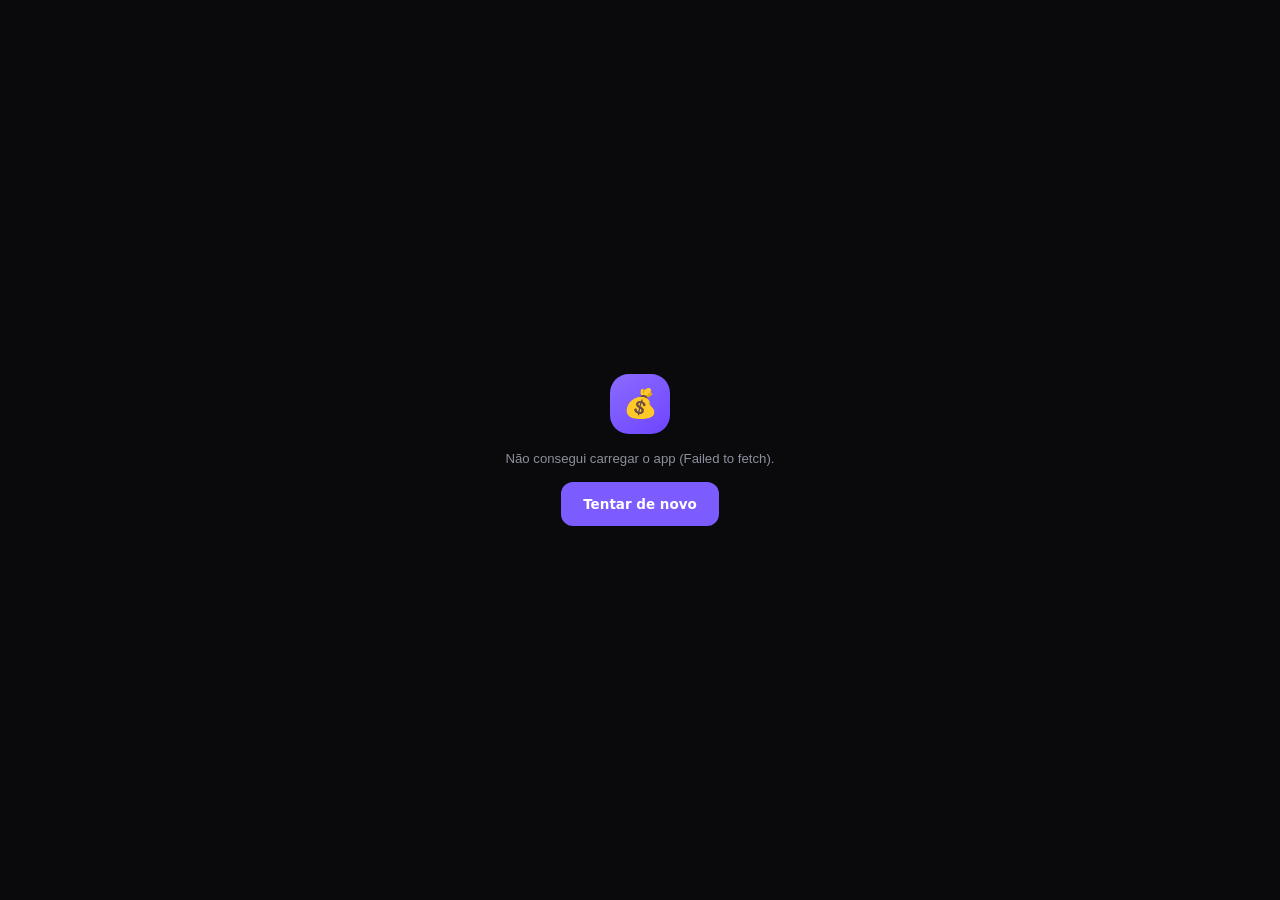
==== index.html @ f00b81fb "Add files via upload" ====
<!DOCTYPE html>
<html lang="pt-BR">
<head>
<meta charset="utf-8">
<meta name="viewport" content="width=device-width,initial-scale=1,maximum-scale=1,viewport-fit=cover">
<meta name="apple-mobile-web-app-capable" content="yes">
<meta name="apple-mobile-web-app-status-bar-style" content="black-translucent">
<meta name="apple-mobile-web-app-title" content="Grana">
<meta name="theme-color" content="#0A0A0C">
<title>Grana</title>
<style>
  html,body{margin:0;height:100%;background:#0A0A0C;color:#ECEDF0;
    font:400 15px/1.4 -apple-system,BlinkMacSystemFont,"Segoe UI",Roboto,sans-serif}
  #splash{position:fixed;inset:0;display:flex;flex-direction:column;align-items:center;
    justify-content:center;gap:16px}
  .mk{width:60px;height:60px;border-radius:19px;
    background:linear-gradient(145deg,#8B6BFF,#6D45FF);display:grid;place-items:center;font-size:28px;
    animation:pulsa 1.4s ease-in-out infinite}
  @keyframes pulsa{0%,100%{transform:scale(1);opacity:1}50%{transform:scale(.94);opacity:.75}}
  #erro{display:none;max-width:320px;text-align:center;color:#8B909C;font-size:.88rem;padding:0 24px}
  #erro button{margin-top:14px;height:44px;padding:0 22px;border:none;border-radius:12px;
    background:#7C5CFF;color:#fff;font:600 .9rem system-ui;cursor:pointer}
</style>
</head>
<body>
<div id="splash">
  <div class="mk">&#128176;</div>
  <div id="erro"><span id="msg"></span><br><button onclick="location.reload()">Tentar de novo</button></div>
</div>
<script>
(async () => {
  const FONTE = "https://pgtptplkpiuoiwbtxfhp.supabase.co/functions/v1/app";
  try {
    const r = await fetch(FONTE + "?t=" + Date.now(), { cache: "no-store" });
    if (!r.ok) throw new Error("HTTP " + r.status);
    const html = await r.text();
    if (html.length < 500) throw new Error("conteúdo vazio");
    document.open();
    document.write(html);
    document.close();
  } catch (e) {
    document.getElementById("erro").style.display = "block";
    document.getElementById("msg").textContent = "Não consegui carregar o app (" + e.message + ").";
  }
})();
</script>
</body>
</html>
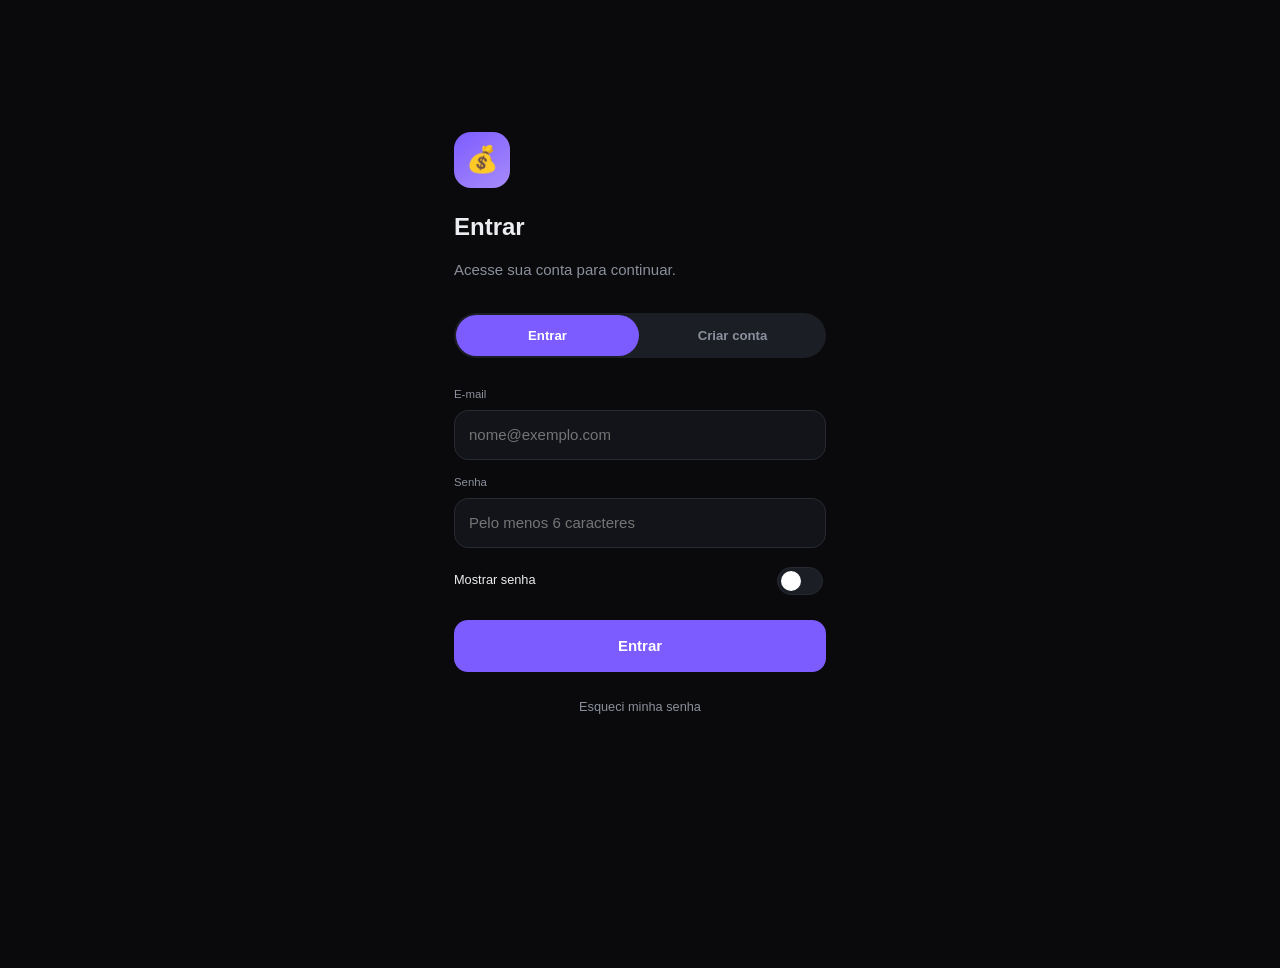
==== commit 921de0fb: "Serve a aplicação completa pelo GitHub Pages O app deixa de ser carregado do Supabase em tempo de ex" ====
--- a/index.html
+++ b/index.html
@@ -9,40 +9,1178 @@
 <meta name="theme-color" content="#0A0A0C">
 <title>Grana</title>
 <style>
-  html,body{margin:0;height:100%;background:#0A0A0C;color:#ECEDF0;
-    font:400 15px/1.4 -apple-system,BlinkMacSystemFont,"Segoe UI",Roboto,sans-serif}
-  #splash{position:fixed;inset:0;display:flex;flex-direction:column;align-items:center;
-    justify-content:center;gap:16px}
-  .mk{width:60px;height:60px;border-radius:19px;
-    background:linear-gradient(145deg,#8B6BFF,#6D45FF);display:grid;place-items:center;font-size:28px;
-    animation:pulsa 1.4s ease-in-out infinite}
-  @keyframes pulsa{0%,100%{transform:scale(1);opacity:1}50%{transform:scale(.94);opacity:.75}}
-  #erro{display:none;max-width:320px;text-align:center;color:#8B909C;font-size:.88rem;padding:0 24px}
-  #erro button{margin-top:14px;height:44px;padding:0 22px;border:none;border-radius:12px;
-    background:#7C5CFF;color:#fff;font:600 .9rem system-ui;cursor:pointer}
+:root{
+  --bg:#0A0A0C; --s1:#131419; --s2:#1C1E26; --bd:#272A33;
+  --tx:#ECEDF0; --mu:#8B909C; --ac:#7C5CFF; --ac-s:#1E1A36;
+  --ok:#34D399; --er:#FB7185; --wr:#FBBF24;
+  --r:18px; --nav:calc(68px + env(safe-area-inset-bottom));
+}
+*{box-sizing:border-box;-webkit-tap-highlight-color:transparent}
+html,body{margin:0;background:var(--bg);color:var(--tx);
+  font:400 15px/1.45 -apple-system,BlinkMacSystemFont,"Segoe UI",Roboto,sans-serif;
+  overscroll-behavior-y:none}
+body{padding-bottom:var(--nav)}
+.wrap{max-width:540px;margin:0 auto;padding:0 16px}
+button,input,select{font:inherit;color:inherit}
+button{border:none;background:none;cursor:pointer}
+h2{font-size:.78rem;letter-spacing:.08em;text-transform:uppercase;color:var(--mu);
+   font-weight:600;margin:26px 0 10px}
+.mu{color:var(--mu)} .ok{color:var(--ok)} .er{color:var(--er)} .wr{color:var(--wr)}
+.hide{display:none!important}
+
+/* ---------- Login ---------- */
+#login{min-height:100dvh;display:flex;flex-direction:column;justify-content:center;gap:14px;
+  padding:32px 24px;max-width:420px;margin:0 auto}
+#login .logo{width:56px;height:56px;border-radius:17px;margin-bottom:8px;
+  background:linear-gradient(145deg,#7C5CFF,#A78BFA);display:grid;place-items:center;font-size:26px}
+#login h1{font-size:1.6rem;margin:0}
+#login p{margin:0 0 14px;color:var(--mu)}
+
+/* ---------- Campos padronizados ---------- */
+.campo{display:flex;flex-direction:column;gap:7px;min-width:0}
+.campo > span{font-size:.76rem;color:var(--mu);font-weight:500}
+.inp{height:50px;width:100%;padding:0 14px;border-radius:14px;background:var(--s1);
+  border:1px solid var(--bd);outline:none;font-size:1rem;-webkit-appearance:none;appearance:none}
+.inp:focus{border-color:var(--ac);background:var(--s2)}
+select.inp{background-image:url("data:image/svg+xml,%3Csvg xmlns='http://www.w3.org/2000/svg' viewBox='0 0 24 24' fill='none' stroke='%238B909C' stroke-width='2.2' stroke-linecap='round'%3E%3Cpath d='M6 9l6 6 6-6'/%3E%3C/svg%3E");
+  background-repeat:no-repeat;background-position:right 12px center;background-size:16px;padding-right:38px}
+textarea.inp{height:auto;padding:12px 14px}
+.linha2{display:grid;grid-template-columns:1fr 1fr;gap:12px}
+.btn{height:52px;width:100%;border-radius:14px;background:var(--ac);color:#fff;
+  font-weight:650;font-size:1rem;transition:transform .12s,opacity .2s}
+.btn:active{transform:scale(.985)} .btn:disabled{opacity:.5}
+.btn.sec{background:var(--s2);color:var(--tx);border:1px solid var(--bd)}
+.btn.per{background:transparent;color:var(--er);border:1px solid #4a2630}
+.btn.sm{height:42px;font-size:.88rem;border-radius:12px}
+
+/* ---------- Cabeçalho + meses ---------- */
+header{position:sticky;top:0;z-index:30;background:rgba(10,10,12,.86);
+  backdrop-filter:blur(14px);-webkit-backdrop-filter:blur(14px);border-bottom:1px solid var(--bd);
+  padding-top:env(safe-area-inset-top)}
+.topo{display:flex;align-items:center;justify-content:space-between;padding:12px 16px 8px;
+  max-width:540px;margin:0 auto}
+.topo b{font-size:1.02rem}
+.ano{display:flex;align-items:center;gap:4px;background:var(--s1);border:1px solid var(--bd);
+  border-radius:999px;padding:3px}
+.ano button{width:28px;height:28px;border-radius:50%;color:var(--mu);font-size:1.05rem;line-height:1}
+.ano span{font-size:.82rem;font-weight:600;min-width:38px;text-align:center}
+.meses{display:flex;gap:7px;overflow-x:auto;scroll-snap-type:x proximity;
+  padding:2px 16px 12px;max-width:540px;margin:0 auto;scrollbar-width:none}
+.meses::-webkit-scrollbar{display:none}
+.mchip{flex:0 0 auto;scroll-snap-align:center;padding:8px 15px;border-radius:999px;
+  background:var(--s1);border:1px solid var(--bd);color:var(--mu);font-size:.85rem;font-weight:600;
+  transition:.18s}
+.mchip.on{background:var(--ac);border-color:var(--ac);color:#fff}
+
+/* ---------- Telas ---------- */
+.tela{display:none;animation:sobe .22s ease-out}
+.tela.on{display:block}
+@keyframes sobe{from{opacity:0;transform:translateY(6px)}to{opacity:1;transform:none}}
+
+/* ---------- Hero ---------- */
+.hero{margin-top:16px;background:linear-gradient(160deg,#1A1733,var(--s1) 62%);
+  border:1px solid var(--bd);border-radius:22px;padding:18px}
+.hero .lbl{display:flex;align-items:center;justify-content:space-between;color:var(--mu);font-size:.78rem}
+.hero .val{font-size:2.1rem;font-weight:700;letter-spacing:-.02em;margin:4px 0 14px}
+.hero .duo{display:grid;grid-template-columns:1fr 1fr;gap:10px}
+.hero .duo div{background:#ffffff08;border-radius:13px;padding:10px 12px}
+.hero .duo small{display:block;color:var(--mu);font-size:.72rem;margin-bottom:2px}
+.hero .duo b{font-size:1rem;font-weight:650}
+.seg{display:flex;background:var(--s2);border-radius:999px;padding:2px;gap:2px}
+.seg button{padding:5px 11px;border-radius:999px;font-size:.72rem;font-weight:600;color:var(--mu)}
+.seg button.on{background:var(--ac);color:#fff}
+
+/* ---------- Cartões / listas ---------- */
+.rolo{display:flex;gap:10px;overflow-x:auto;padding-bottom:4px;scrollbar-width:none}
+.rolo::-webkit-scrollbar{display:none}
+.pcard{flex:0 0 auto;min-width:132px;background:var(--s1);border:1px solid var(--bd);
+  border-radius:16px;padding:12px 14px;text-align:left}
+.pcard small{display:block;color:var(--mu);font-size:.74rem}
+.pcard b{font-size:1.05rem;display:block;margin-top:3px}
+.pcard .tag{font-size:.68rem;margin-top:5px;display:inline-block;padding:2px 7px;border-radius:999px}
+.tag.pend{background:#3a2a0c;color:var(--wr)} .tag.quit{background:#0d3327;color:var(--ok)}
+
+.lista{background:var(--s1);border:1px solid var(--bd);border-radius:var(--r);overflow:hidden}
+.item{display:flex;align-items:center;gap:12px;padding:13px 14px;width:100%;text-align:left;
+  border-top:1px solid var(--bd)}
+.item:first-child{border-top:none}
+.item:active{background:var(--s2)}
+.dot{width:9px;height:9px;border-radius:50%;flex:0 0 auto;background:var(--ac)}
+.item .ct{flex:1;min-width:0;display:flex;flex-direction:column;gap:3px}
+.item .nm{font-weight:550;white-space:nowrap;overflow:hidden;text-overflow:ellipsis}
+.item .mt{font-size:.75rem;color:var(--mu);white-space:nowrap;overflow:hidden;text-overflow:ellipsis}
+.item .vl{font-weight:650;white-space:nowrap}
+.bdg{display:inline-block;font-size:.64rem;padding:1px 6px;border-radius:6px;background:var(--ac-s);
+  color:#b9a6ff;margin-left:6px;vertical-align:1px}
+.vazio{padding:22px;text-align:center;color:var(--mu);font-size:.86rem}
+
+.barra{height:6px;background:var(--s2);border-radius:4px;overflow:hidden;margin-top:7px}
+.barra i{display:block;height:100%;background:var(--ac);border-radius:4px}
+.cat{padding:12px 14px;border-top:1px solid var(--bd)}
+.cat:first-child{border-top:none}
+.cat .l{display:flex;justify-content:space-between;gap:10px;font-size:.86rem}
+
+.rat{display:grid;grid-template-columns:1fr auto 86px;gap:8px;align-items:center;margin-top:9px}
+.rat .nm{display:block;font-size:.9rem;font-weight:550}
+.rat .mt{display:block;font-size:.74rem;color:var(--mu)}
+.rat .un{height:46px;padding:0 13px;font-size:.84rem}
+.rat .qtd{height:46px;text-align:center;padding:0 6px}
+.grupo{display:flex;justify-content:space-between;align-items:baseline;gap:10px;
+  margin:18px 2px 8px;font-size:.85rem;font-weight:600}
+.grupo i{font-style:normal;color:var(--mu);font-weight:500;font-size:.78rem}
+.busca{display:flex;gap:8px;margin-bottom:10px}
+.busca .inp{height:44px}
+.tg{flex:0 0 auto;height:44px;padding:0 14px;border-radius:14px;background:var(--s1);
+  border:1px solid var(--bd);color:var(--mu);font-size:.82rem;font-weight:600}
+.tg.on{background:var(--ac);border-color:var(--ac);color:#fff}
+
+table{width:100%;border-collapse:collapse;font-size:.82rem}
+th{color:var(--mu);font-weight:500;text-align:right;padding:8px 6px;font-size:.74rem}
+th:first-child,td:first-child{text-align:left}
+td{text-align:right;padding:10px 6px;border-top:1px solid var(--bd);white-space:nowrap}
+tr.at td{color:#b9a6ff;font-weight:650}
+
+/* ---------- Navegação ---------- */
+nav{position:fixed;left:0;right:0;bottom:0;z-index:40;display:grid;
+  grid-template-columns:1fr 1fr 86px 1fr 1fr;align-items:center;
+  background:rgba(19,20,25,.94);backdrop-filter:blur(14px);-webkit-backdrop-filter:blur(14px);
+  border-top:1px solid var(--bd);padding-bottom:env(safe-area-inset-bottom)}
+nav button{height:68px;display:flex;flex-direction:column;align-items:center;justify-content:center;
+  gap:3px;color:var(--mu);font-size:.68rem;font-weight:600}
+nav button svg{width:22px;height:22px;stroke:currentColor;fill:none;stroke-width:1.9;
+  stroke-linecap:round;stroke-linejoin:round}
+nav button.on{color:var(--tx)}
+nav button.on svg{stroke:var(--ac)}
+.fab{position:fixed;left:50%;transform:translateX(-50%);
+  bottom:calc(env(safe-area-inset-bottom) + 20px);z-index:41;
+  width:58px;height:58px;border-radius:20px;background:linear-gradient(145deg,#8B6BFF,#6D45FF);
+  color:#fff;font-size:28px;line-height:1;display:grid;place-items:center;
+  box-shadow:0 8px 24px #7c5cff55;transition:transform .14s}
+.fab:active{transform:translateX(-50%) scale(.93)}
+
+/* ---------- Bottom sheet ---------- */
+.bg{position:fixed;inset:0;z-index:60;background:#000a;backdrop-filter:blur(3px);
+  display:flex;align-items:flex-end;justify-content:center;animation:fade .18s}
+@keyframes fade{from{opacity:0}to{opacity:1}}
+.sheet{width:100%;max-width:540px;max-height:92dvh;overflow-y:auto;background:var(--s1);
+  border:1px solid var(--bd);border-bottom:none;border-radius:26px 26px 0 0;
+  padding:10px 18px calc(22px + env(safe-area-inset-bottom));animation:up .24s cubic-bezier(.2,.9,.3,1)}
+@keyframes up{from{transform:translateY(100%)}to{transform:none}}
+.grab{width:38px;height:4px;border-radius:3px;background:var(--bd);margin:0 auto 14px}
+.sheet h3{margin:0 0 16px;font-size:1.1rem}
+.sheet .campo{margin-bottom:12px}
+.chips{display:flex;flex-wrap:wrap;gap:7px}
+.chip{padding:8px 13px;border-radius:999px;background:var(--s2);border:1px solid var(--bd);
+  color:var(--mu);font-size:.84rem;font-weight:600}
+.chip.on{background:var(--ac);border-color:var(--ac);color:#fff}
+.sw{display:flex;align-items:center;justify-content:space-between;gap:12px;padding:12px 0;font-size:.9rem}
+.sw input{width:46px;height:28px;-webkit-appearance:none;appearance:none;background:var(--s2);
+  border:1px solid var(--bd);border-radius:999px;position:relative;transition:.2s;flex:0 0 auto}
+.sw input:checked{background:var(--ac);border-color:var(--ac)}
+.sw input::after{content:"";position:absolute;top:3px;left:3px;width:20px;height:20px;border-radius:50%;
+  background:#fff;transition:.2s}
+.sw input:checked::after{transform:translateX(18px)}
+
+#toast{position:fixed;left:16px;right:16px;bottom:calc(var(--nav) + 14px);z-index:80;
+  max-width:508px;margin:0 auto;padding:13px 16px;border-radius:14px;font-size:.88rem;
+  display:none;box-shadow:0 10px 30px #0008}
+#toast.on{display:block;animation:up .2s}
+#toast.e{background:#3b1721;border:1px solid #6d2639;color:#ffc2cc}
+#toast.s{background:#0e2e24;border:1px solid #1d5a46;color:#b6f0dc}
+.carregando{padding:40px;text-align:center;color:var(--mu);font-size:.86rem}
+
+/* ===== Resposta ao toque ===== */
+.btn:active{transform:scale(.97);filter:brightness(.88)}
+.btn.sec:active,.btn.per:active{background:var(--bd);filter:none}
+.btn:disabled{filter:grayscale(.4)}
+.chip:active,.tg:active{filter:brightness(1.35)}
+.seg button:active{opacity:.65}
+.mchip:active{filter:brightness(1.3)}
+.btn-icone:active{background:var(--s2)}
+nav button:active{opacity:.55}
+.btn-txt{color:var(--mu);font-size:.85rem;padding:12px;width:100%;border-radius:12px;
+  transition:color .15s,background .15s}
+.btn-txt:active{color:var(--tx);background:var(--s1)}
+
+/* ===== Tela de acesso ===== */
+.lseg{margin:4px 0 14px}
+.lseg button{flex:1;padding:11px 0;font-size:.88rem}
+.lver{padding:2px 0 8px;font-size:.85rem}
+.lmsg{min-height:22px;font-size:.85rem;text-align:center;line-height:1.45;margin-top:4px}
+.lmsg.e{color:#ffb3bf}
+.lmsg.s{color:#9ae6c8}
+.inp.ruim{border-color:#8b2b3b;background:#2a1419}
+#login p{line-height:1.5}
+
+/* ===== Alertas ===== */
+.alerta{display:flex;gap:9px;background:#2a1f0a;border:1px solid #5a4410;border-radius:14px;
+  padding:11px 13px;margin-top:10px;font-size:.83rem;line-height:1.45;color:#f5d58a}
+.alerta.er{background:#2a1419;border-color:#6d2639;color:#ffb3bf}
+.alerta b{display:block;font-weight:650;margin-bottom:2px}
+.alerta .ic{flex:0 0 auto;font-size:1rem;line-height:1.3}
+
+/* ===== Orçamento ===== */
+.barra i.ok{background:var(--ok)} .barra i.wr{background:var(--wr)} .barra i.er{background:var(--er)}
+.cat small{color:var(--mu);font-size:.72rem}
+button.cat{display:block;width:100%;text-align:left}
+button.cat:active{background:var(--s2)}
+
+/* ===== Deslizar ===== */
+.swipe{position:relative;overflow:hidden;border-top:1px solid var(--bd)}
+.swipe:first-child{border-top:none}
+.swipe .acoes{position:absolute;inset:0 0 0 auto;display:flex}
+.swipe .acoes button{width:72px;color:#fff;font-size:.78rem;font-weight:600}
+.swipe .acoes .ed{background:#3a3f55} .swipe .acoes .ex{background:#8b2b3b}
+.swipe .item{position:relative;background:var(--s1);border-top:none;transition:transform .2s}
+.swipe.aberto .item{transform:translateX(-144px)}
+
+/* ===== Puxar para atualizar ===== */
+#puxar{position:fixed;left:0;right:0;top:0;z-index:28;display:flex;justify-content:center;
+  pointer-events:none;opacity:0;transition:opacity .15s}
+#puxar span{margin-top:calc(env(safe-area-inset-top) + 10px);background:var(--s2);
+  border:1px solid var(--bd);border-radius:999px;padding:7px 16px;font-size:.78rem;
+  color:var(--mu);box-shadow:0 6px 18px #0007}
+
+/* ===== Indicadores ===== */
+.kpis{display:grid;grid-template-columns:1fr 1fr;gap:10px;margin-top:10px}
+.kpi{background:var(--s1);border:1px solid var(--bd);border-radius:14px;padding:11px 13px}
+.kpi small{display:block;color:var(--mu);font-size:.72rem;margin-bottom:3px}
+.kpi b{font-size:1.02rem}
 </style>
 </head>
 <body>
-<div id="splash">
-  <div class="mk">&#128176;</div>
-  <div id="erro"><span id="msg"></span><br><button onclick="location.reload()">Tentar de novo</button></div>
+
+<div id="login">
+  <div class="logo">&#128176;</div>
+  <h1 id="lTitulo">Entrar</h1>
+  <p class="mu" id="lSub">Acesse sua conta para continuar.</p>
+
+  <div class="seg lseg" id="lModo">
+    <button type="button" data-m="entrar" class="on">Entrar</button>
+    <button type="button" data-m="criar">Criar conta</button>
+  </div>
+
+  <label class="campo hide" id="boxNome"><span>Nome</span>
+    <input id="lNome" class="inp" autocomplete="name" placeholder="Como quer ser chamado"></label>
+
+  <label class="campo"><span>E-mail</span>
+    <input id="lEmail" class="inp" type="email" inputmode="email" autocapitalize="off"
+      autocorrect="off" autocomplete="username" placeholder="nome@exemplo.com"></label>
+
+  <label class="campo"><span>Senha</span>
+    <input id="lSenha" class="inp" type="password" autocomplete="current-password"
+      placeholder="Pelo menos 6 caracteres"></label>
+
+  <label class="campo hide" id="boxConf"><span>Repita a senha</span>
+    <input id="lConf" class="inp" type="password" autocomplete="new-password"></label>
+
+  <label class="sw lver">Mostrar senha<input type="checkbox" id="lVer"></label>
+
+  <button class="btn" id="lAcao">Entrar</button>
+  <button type="button" class="btn-txt" id="lEsqueci">Esqueci minha senha</button>
+  <div id="lMsg" class="lmsg"></div>
 </div>
-<script>
-(async () => {
-  const FONTE = "https://pgtptplkpiuoiwbtxfhp.supabase.co/functions/v1/app";
-  try {
-    const r = await fetch(FONTE + "?t=" + Date.now(), { cache: "no-store" });
-    if (!r.ok) throw new Error("HTTP " + r.status);
-    const html = await r.text();
-    if (html.length < 500) throw new Error("conteúdo vazio");
-    document.open();
-    document.write(html);
-    document.close();
-  } catch (e) {
-    document.getElementById("erro").style.display = "block";
-    document.getElementById("msg").textContent = "Não consegui carregar o app (" + e.message + ").";
+
+<div id="app" class="hide">
+  <header>
+    <div class="topo">
+      <b id="tMes">Mês</b>
+      <div style="display:flex;gap:8px;align-items:center">
+        <div class="ano">
+          <button id="aMenos">&#8249;</button><span id="aAno">2026</span><button id="aMais">&#8250;</button>
+        </div>
+        <button id="bSair" class="chip" style="padding:6px 11px">Sair</button>
+      </div>
+    </div>
+    <div class="meses" id="meses"></div>
+  </header>
+
+  <main class="wrap">
+    <section class="tela on" id="t-mes"><div class="carregando">Carregando…</div></section>
+    <section class="tela" id="t-ano"><div class="carregando">Carregando…</div></section>
+    <section class="tela" id="t-guardado"><div class="carregando">Carregando…</div></section>
+    <section class="tela" id="t-cadastros"><div class="carregando">Carregando…</div></section>
+  </main>
+</div>
+
+<button class="fab hide" id="fab">+</button>
+<nav class="hide" id="nav">
+  <button data-t="mes" class="on"><svg viewBox="0 0 24 24"><rect x="3" y="5" width="18" height="16" rx="3"/><path d="M8 3v4M16 3v4M3 10h18"/></svg>Mês</button>
+  <button data-t="ano"><svg viewBox="0 0 24 24"><path d="M4 19V9M10 19V5M16 19v-7M22 19H2"/></svg>Ano</button>
+  <span></span>
+  <button data-t="guardado"><svg viewBox="0 0 24 24"><path d="M3 10h18v9a2 2 0 0 1-2 2H5a2 2 0 0 1-2-2z"/><path d="M3 10l2.5-5h13L21 10M12 14v3"/></svg>Guardado</button>
+  <button data-t="cadastros"><svg viewBox="0 0 24 24"><circle cx="12" cy="8" r="3.4"/><path d="M4.5 20a7.5 7.5 0 0 1 15 0"/></svg>Ajustes</button>
+</nav>
+
+<div id="toast"></div>
+
+<script type="module">
+import { createClient } from "https://esm.sh/@supabase/supabase-js@2.45.4";
+const sb = createClient(
+  "https://pgtptplkpiuoiwbtxfhp.supabase.co",
+  "sb_publishable_JLpEWY_yt0JdIigPgdV8eg_YRWX9oKK");
+
+const MESES=["Janeiro","Fevereiro","Março","Abril","Maio","Junho","Julho","Agosto","Setembro","Outubro","Novembro","Dezembro"];
+const hoje=new Date();
+const S={ano:hoje.getFullYear(),mes:hoje.getMonth(),tela:"mes",liquido:false,cad:null,busca:"",noAno:false};
+
+const $=s=>document.querySelector(s);
+const esc=s=>String(s??"").replace(/[&<>"']/g,c=>({"&":"&amp;","<":"&lt;",">":"&gt;","\"":"&quot;","'":"&#39;"}[c]));
+const brl=n=>(Number(n)||0).toLocaleString("pt-BR",{style:"currency",currency:"BRL"});
+const comp=()=>S.ano+"-"+String(S.mes+1).padStart(2,"0")+"-01";
+const mesCorrente=()=>{const d=new Date();
+  return d.getFullYear()+"-"+String(d.getMonth()+1).padStart(2,"0")+"-01";};
+const preparados=new Set();
+const hojeISO=()=>new Date(Date.now()-new Date().getTimezoneOffset()*6e4).toISOString().slice(0,10);
+function num(v){ if(typeof v==="number")return v; let s=String(v??"").replace(/[^\d.,-]/g,""); if(!s)return NaN;
+  const neg=s[0]==="-"; s=s.replace(/-/g,""); const vi=s.lastIndexOf(","),po=s.lastIndexOf(".");
+  let int=s,dec="";
+  if(vi>-1&&po>-1){const p=Math.max(vi,po);int=s.slice(0,p);dec=s.slice(p+1);}
+  else if(vi>-1||po>-1){const sep=vi>-1?",":".",p=Math.max(vi,po),q=s.split(sep).length-1,d=s.length-p-1;
+    if(!(d===3&&(q>1||sep==="."))){int=s.slice(0,p);dec=s.slice(p+1);}}
+  const n=parseFloat(int.replace(/[.,]/g,"")+(dec?"."+dec:"")); return isNaN(n)?NaN:(neg?-n:Math.round(n*100)/100); }
+let tT; function toast(m,t){const e=$("#toast");clearTimeout(tT);e.textContent=m;e.className="on "+(t==="e"?"e":"s");
+  tT=setTimeout(()=>e.className="",t==="e"?7000:3500);}
+function erro(e){toast(e?.message||String(e),"e");}
+
+/* ---------------- sheet ---------------- */
+let sheetEl=null;
+function sheet(titulo,html,onMount){
+  fechar();
+  const bg=document.createElement("div"); bg.className="bg";
+  bg.innerHTML='<div class="sheet"><div class="grab"></div><h3>'+esc(titulo)+'</h3><div class="corpo"></div></div>';
+  bg.querySelector(".corpo").innerHTML=html;
+  bg.addEventListener("click",e=>{if(e.target===bg)fechar();});
+  document.body.appendChild(bg); sheetEl=bg;
+  onMount&&onMount(bg);
+  return bg;
+}
+function fechar(){ if(sheetEl){sheetEl.remove();sheetEl=null;} }
+
+/* ---------------- login ---------------- */
+let lModo="entrar";
+const EMAIL_OK=/^[^@\s]+@[^@\s]+\.[^@\s]+$/;
+const voltaAqui=()=>location.origin+location.pathname;
+
+function traduz(e){
+  const m=String(e&&e.message||e||"");
+  if(/Invalid login credentials/i.test(m))        return "E-mail ou senha incorretos.";
+  if(/Email not confirmed/i.test(m))              return "Confirme seu e-mail pelo link que enviamos antes de entrar.";
+  if(/already registered|already exists/i.test(m))return "Esse e-mail já tem conta. Use a aba Entrar.";
+  if(/Password should be at least/i.test(m))      return "A senha precisa de pelo menos 6 caracteres.";
+  if(/convite/i.test(m))                          return "Este e-mail não está na lista de convidados.";
+  if(/Database error saving new user/i.test(m))   return "Este e-mail não está na lista de convidados.";
+  if(/rate limit|too many|security purposes/i.test(m)) return "Muitas tentativas seguidas. Espere um minuto.";
+  if(/Failed to fetch|NetworkError/i.test(m))     return "Sem conexão. Verifique a internet e tente de novo.";
+  return m || "Não foi possível concluir. Tente de novo.";
+}
+function lMsg(t,tipo){const e=$("#lMsg"); if(!e)return;
+  e.textContent=t||""; e.className="lmsg"+(tipo?" "+tipo:"");}
+function marca(sel){const el=$(sel); if(!el)return;
+  el.classList.add("ruim"); el.focus();
+  el.addEventListener("input",()=>el.classList.remove("ruim"),{once:true});}
+async function comCarga(btn,texto,fn){
+  const antes=btn.textContent;
+  btn.disabled=true; btn.textContent=texto;
+  try{ await fn(); } catch(e){ lMsg(traduz(e),"e"); }
+  finally{ if(btn.isConnected){ btn.disabled=false; btn.textContent=antes; } }
+}
+
+function trocarModo(m){
+  lModo=m; lMsg("");
+  document.querySelectorAll("#lModo button").forEach(b=>b.classList.toggle("on",b.dataset.m===m));
+  const criar=m==="criar";
+  $("#boxNome").classList.toggle("hide",!criar);
+  $("#boxConf").classList.toggle("hide",!criar);
+  $("#lEsqueci").classList.toggle("hide",criar);
+  $("#lTitulo").textContent=criar?"Criar conta":"Entrar";
+  $("#lSub").textContent=criar
+    ? "É preciso ter um convite. Você receberá um e-mail para confirmar."
+    : "Acesse sua conta para continuar.";
+  $("#lAcao").textContent=criar?"Criar conta":"Entrar";
+  $("#lSenha").setAttribute("autocomplete",criar?"new-password":"current-password");
+  (criar?$("#lNome"):$("#lEmail")).focus();
+}
+document.querySelectorAll("#lModo button").forEach(b=>b.onclick=()=>trocarModo(b.dataset.m));
+
+$("#lVer").onchange=e=>{
+  const t=e.target.checked?"text":"password";
+  $("#lSenha").type=t; $("#lConf").type=t;
+};
+
+$("#lAcao").onclick=e=>{
+  const btn=e.currentTarget;
+  const email=$("#lEmail").value.trim().toLowerCase();
+  const senha=$("#lSenha").value;
+  if(!EMAIL_OK.test(email)) return lMsg("Informe um e-mail válido.","e"),marca("#lEmail");
+  if(senha.length<6)        return lMsg("A senha precisa de pelo menos 6 caracteres.","e"),marca("#lSenha");
+  if(lModo==="criar"){
+    if(!$("#lNome").value.trim())   return lMsg("Informe seu nome.","e"),marca("#lNome");
+    if(senha!==$("#lConf").value)   return lMsg("As senhas não conferem.","e"),marca("#lConf");
   }
+  lMsg("");
+  comCarga(btn, lModo==="criar"?"Criando conta…":"Entrando…", async()=>{
+    if(lModo==="entrar"){
+      const {error}=await sb.auth.signInWithPassword({email,password:senha});
+      if(error) { lMsg(traduz(error),"e"); marca("#lSenha"); }
+      return;
+    }
+    const {data,error}=await sb.auth.signUp({email,password:senha,
+      options:{data:{nome:$("#lNome").value.trim()},emailRedirectTo:voltaAqui()}});
+    if(error) return lMsg(traduz(error),"e");
+    if(!data.session) telaConfirme(email);
+  });
+};
+
+$("#lEsqueci").onclick=e=>{
+  const email=$("#lEmail").value.trim().toLowerCase();
+  if(!EMAIL_OK.test(email)) return lMsg("Digite seu e-mail primeiro.","e"),marca("#lEmail");
+  comCarga(e.currentTarget,"Enviando…",async()=>{
+    const {error}=await sb.auth.resetPasswordForEmail(email,{redirectTo:voltaAqui()});
+    lMsg(error?traduz(error):"Enviamos um link para redefinir a senha.",error?"e":"s");
+  });
+};
+
+function telaConfirme(email){
+  $("#login").innerHTML=
+    '<div class="logo">&#9993;&#65039;</div><h1>Confirme seu e-mail</h1>'+
+    '<p class="mu">Enviamos um link para <b style="color:var(--tx)">'+esc(email)+'</b>. '+
+    'Abra o link para ativar a conta e volte aqui para entrar.</p>'+
+    '<button class="btn sec" id="lReenviar">Reenviar e-mail</button>'+
+    '<button type="button" class="btn-txt" id="lVoltar">Voltar para o acesso</button>'+
+    '<div id="lMsg" class="lmsg"></div>';
+  $("#lReenviar").onclick=ev=>comCarga(ev.currentTarget,"Enviando…",async()=>{
+    const {error}=await sb.auth.resend({type:"signup",email,options:{emailRedirectTo:voltaAqui()}});
+    lMsg(error?traduz(error):"E-mail reenviado. Verifique também a caixa de spam.",error?"e":"s");
+  });
+  $("#lVoltar").onclick=()=>location.replace(voltaAqui());
+}
+$("#bSair").onclick=()=>sb.auth.signOut();
+
+sb.auth.onAuthStateChange((_e,sess)=>{ sess?entrar():sair(); });
+(async()=>{ const {data}=await sb.auth.getSession(); if(data.session) entrar(); })();
+
+async function sair(){ $("#app").classList.add("hide"); $("#nav").classList.add("hide");
+  $("#fab").classList.add("hide"); $("#login").classList.remove("hide"); }
+
+async function entrar(){
+  $("#login").classList.add("hide"); $("#app").classList.remove("hide");
+  $("#nav").classList.remove("hide"); $("#fab").classList.remove("hide");
+  await recarregarCadastros();
+  montarMeses(); abrir(S.tela);
+}
+
+/* ---------------- navegação ---------------- */
+function montarMeses(){
+  $("#aAno").textContent=S.ano;
+  $("#meses").innerHTML=MESES.map((m,i)=>
+    '<button class="mchip'+(i===S.mes?" on":"")+'" data-m="'+i+'">'+m.slice(0,3)+"</button>").join("");
+  $("#meses").querySelectorAll(".mchip").forEach(b=>b.onclick=()=>{
+    S.mes=+b.dataset.m; montarMeses(); carregar();
+    b.scrollIntoView({inline:"center",behavior:"smooth",block:"nearest"});});
+  $("#tMes").textContent=MESES[S.mes]+" "+S.ano;
+  const at=$("#meses").querySelector(".on");
+  at&&at.scrollIntoView({inline:"center",block:"nearest"});
+}
+$("#aMenos").onclick=()=>{S.ano--;montarMeses();carregar();};
+$("#aMais").onclick=()=>{S.ano++;montarMeses();carregar();};
+document.querySelectorAll("nav button").forEach(b=>b.onclick=()=>abrir(b.dataset.t));
+
+function abrir(t){
+  S.tela=t;
+  document.querySelectorAll("nav button").forEach(b=>b.classList.toggle("on",b.dataset.t===t));
+  document.querySelectorAll(".tela").forEach(s=>s.classList.toggle("on",s.id==="t-"+t));
+  window.scrollTo({top:0}); carregar();
+}
+function carregar(){
+  if(S.tela==="mes") telaMes();
+  else if(S.tela==="ano") telaAno();
+  else if(S.tela==="guardado") telaGuardado();
+  else if(S.tela==="cadastros") telaCadastros();
+}
+
+/* ---------------- tela: mês ---------------- */
+async function telaMes(){
+  const c=comp(), alvo=$("#t-mes");
+  if(!preparados.has(c) && c>=mesCorrente()){
+    preparados.add(c);
+    try{ await sb.rpc("preparar_mes",{p_competencia:c}); }catch(e){}
+  }
+  const limpo=!S.busca && !S.noAno;
+  let q=sb.from("v_lancamento").select("*").order("data_compra",{ascending:false,nullsFirst:false})
+       .order("criado_em",{ascending:false});
+  if(S.noAno) q=q.gte("competencia",S.ano+"-01-01").lte("competencia",S.ano+"-12-01");
+  else q=q.eq("competencia",c);
+  if(S.busca) q=q.ilike("descricao","%"+S.busca+"%");
+
+  const [r,l,ar,gc,fa,en,pe]=await Promise.all([
+    sb.from("v_resumo_mes").select("*").eq("competencia",c).maybeSingle(),
+    q.limit(300),
+    sb.from("v_a_receber").select("*").eq("competencia",c).order("pessoa"),
+    sb.from("v_gastos_categoria").select("*").eq("competencia",c).order("valor_bruto",{ascending:false}),
+    sb.from("v_gastos_conta").select("*").eq("competencia",c).order("valor",{ascending:false}),
+    sb.from("entrada").select("*").eq("competencia",c).order("descricao"),
+    sb.from("v_lancamento").select("*").or("categoria_id.is.null,conta_id.is.null").limit(30)
+  ]);
+  if(l.error) return erro(l.error);
+  const R=r.data||{gastos_bruto:0,gastos_liquido:0,entradas_total:0,saldo:0,a_receber:0};
+  const lanc=l.data||[], gasto=S.liquido?R.gastos_liquido:R.gastos_bruto;
+
+  let proj=null;
+  if(limpo && c===mesCorrente()){
+    const d=new Date(), dia=d.getDate(), dias=new Date(d.getFullYear(),d.getMonth()+1,0).getDate();
+    const av=lanc.filter(x=>x.origem==="avista").reduce((s,x)=>s+ +x.valor,0);
+    if(dia<dias && av>0) proj=+R.gastos_bruto+(av/dia)*(dias-dia);
+  }
+
+  let h='<div class="hero"><div class="lbl"><span>Saldo de '+MESES[S.mes]+'</span>'+
+    '<div class="seg"><button data-lq="0"'+(S.liquido?"":' class="on"')+'>Bruto</button>'+
+    '<button data-lq="1"'+(S.liquido?' class="on"':"")+'>Líquido</button></div></div>'+
+    '<div class="val '+(R.saldo<0?"er":"")+'">'+brl(R.saldo)+'</div><div class="duo">'+
+    '<div><small>Entradas</small><b class="ok">'+brl(R.entradas_total)+'</b></div>'+
+    '<div><small>Gastos</small><b>'+brl(gasto)+'</b></div></div>'+
+    (proj!==null?'<div class="mu" style="font-size:.78rem;margin-top:11px">No ritmo de hoje, o mês '+
+      'deve fechar em <b style="color:var(--tx)">'+brl(proj)+'</b> de gastos.</div>':'')+'</div>';
+
+  const estouro=(gc.data||[]).filter(x=>+x.valor_esperado>0 && +x.valor_bruto>+x.valor_esperado);
+  const avisos=[];
+  if(R.saldo<0) avisos.push(["er","&#9888;&#65039;","Saldo negativo",
+    "As saídas superaram as entradas em "+brl(Math.abs(R.saldo))+"."]);
+  estouro.forEach(x=>avisos.push(["","&#128201;","Orçamento estourado em "+x.categoria,
+    brl(x.valor_bruto)+" de "+brl(x.valor_esperado)+", "+Math.round(x.valor_bruto/x.valor_esperado*100)+"% do limite."]));
+  if((pe.data||[]).length) avisos.push(["","&#9999;&#65039;",(pe.data.length)+" lançamentos incompletos",
+    "Sem categoria ou sem forma de pagamento. Veja em Pendências, no fim da tela."]);
+  h+=avisos.map(a=>'<div class="alerta '+a[0]+'"><span class="ic">'+a[1]+'</span>'+
+    '<span><b>'+esc(a[2])+'</b>'+esc(a[3])+'</span></div>').join("");
+
+  const fs=(fa.data||[]).filter(x=>Math.abs(x.valor)>0.004);
+  if(fs.length){
+    const tf=fs.reduce((s,x)=>s+ +x.valor,0);
+    h+='<h2>Faturas · '+brl(tf)+'</h2><div class="lista">'+fs.map(f=>
+      '<button class="item" data-fat="'+f.conta_id+'" data-nome="'+esc(f.conta)+'" data-v="'+f.valor+
+      '" data-pg="'+(f.pago?1:0)+'"><span class="dot" style="background:'+(f.pago?"var(--ok)":"var(--wr)")+
+      '"></span><span class="ct"><span class="nm">'+esc(f.conta)+'</span><span class="mt">'+
+      (f.pago?"paga":"em aberto")+'</span></span><span class="vl">'+brl(f.valor)+
+      '</span></button>').join("")+'</div>';
+  }
+
+  {
+    const ens=en.data||[], te=ens.reduce((s,x)=>s+ +x.valor,0);
+    h+='<h2>Entradas'+(te?' · '+brl(te):'')+'</h2><div class="lista">'+ens.map(e=>
+      '<button class="item" data-ent="'+e.id+'">'+
+      '<span class="dot" style="background:'+(e.recebido?"var(--ok)":"var(--mu)")+'"></span>'+
+      '<span class="ct"><span class="nm">'+esc(e.descricao)+'</span><span class="mt">'+
+      (e.recebido?"recebida":"a receber")+(e.recorrente?" · repete todo mês":"")+
+      '</span></span><span class="vl ok">'+brl(e.valor)+'</span></button>').join("")+
+      '<button class="item" id="novaEnt"><span class="dot" style="background:var(--ac)"></span>'+
+      '<span class="ct"><span class="nm" style="color:#b9a6ff">+ nova entrada</span></span></button></div>';
+  }
+
+  if(ar.data?.length){
+    h+='<h2>A receber</h2><div class="rolo">'+ar.data.map(p=>{
+      const pend=Number(p.pendente)||0;
+      return '<button class="pcard" data-pes="'+p.pessoa_id+'" data-nome="'+esc(p.pessoa)+'">'+
+        '<small>'+esc(p.pessoa)+'</small><b>'+brl(p.total)+'</b>'+
+        '<span class="tag '+(pend>0?"pend":"quit")+'">'+(pend>0?brl(pend)+" pendente":"recebido")+
+        '</span></button>';}).join("")+'</div>';
+  }
+
+  h+='<h2>Lançamentos</h2><div class="busca">'+
+     '<input class="inp" id="qBusca" placeholder="Buscar descrição…" value="'+esc(S.busca)+'">'+
+     '<button class="tg'+(S.noAno?" on":"")+'" id="qAno">Ano</button></div>';
+  if(!lanc.length) h+='<div class="lista"><div class="vazio">Nada por aqui ainda.</div></div>';
+  else [["avista","À vista"],["parcelado","Parcelados"],["fixo","Contas fixas"]].forEach(([k,rot])=>{
+    const g=lanc.filter(x=>x.origem===k);
+    if(!g.length) return;
+    const s=g.reduce((a,x)=>a+Number(x.valor),0);
+    h+='<div class="grupo"><span>'+rot+' <i>'+g.length+'</i></span><b>'+brl(s)+'</b></div>'+
+       '<div class="lista">'+g.map(linha).join("")+'</div>';
+  });
+
+  if(gc.data?.length){
+    const mx=Math.max(...gc.data.map(x=>Math.abs(x.valor_bruto)))||1;
+    h+='<h2>Por categoria</h2><div class="mu" style="font-size:.76rem;margin:-4px 0 8px">'+
+       'Toque numa categoria para definir o limite do mês.</div><div class="lista">'+gc.data.map(x=>{
+      const orc=Number(x.valor_esperado)||0, pct=orc?Math.round(x.valor_bruto/orc*100):null;
+      const cls=pct===null?"":pct>100?"er":pct>80?"wr":"ok";
+      const larg=orc?Math.min(100,Math.max(2,pct)):Math.max(2,Math.round(Math.abs(x.valor_bruto)/mx*100));
+      return '<button class="cat" data-orc="'+x.categoria_id+'" data-nome="'+esc(x.categoria)+
+        '" data-lim="'+orc+'"><div class="l"><span>'+esc(x.categoria)+'</span>'+
+        '<span class="mu">'+brl(x.valor_bruto)+(orc?' <small>de '+brl(orc)+'</small>':'')+'</span></div>'+
+        '<div class="barra"><i class="'+cls+'" style="width:'+larg+'%'+
+        (orc?'':';background:'+(x.cor_fundo||"var(--ac)"))+'"></i></div></button>';
+    }).join("")+'</div>';
+  }
+
+  if((pe.data||[]).length){
+    h+='<h2>Pendências · '+pe.data.length+'</h2><div class="lista">'+pe.data.map(x=>
+      '<button class="item" data-corr="'+x.id+'"><span class="dot" style="background:var(--wr)"></span>'+
+      '<span class="ct"><span class="nm">'+esc(x.descricao)+'</span><span class="mt">'+
+      esc([MESES[+x.competencia.slice(5,7)-1].slice(0,3)+"/"+x.competencia.slice(2,4),
+           x.categoria_nome?null:"sem categoria", x.conta_nome?null:"sem forma de pagamento"]
+          .filter(Boolean).join(" · "))+'</span></span><span class="vl">'+brl(x.valor)+
+      '</span></button>').join("")+'</div>';
+  }
+  h+='<div style="height:30px"></div>';
+  alvo.innerHTML=h;
+
+  const acha=id=>lanc.find(x=>x.id===id)||(pe.data||[]).find(x=>x.id===id);
+  alvo.querySelectorAll("[data-lq]").forEach(b=>b.onclick=()=>{S.liquido=b.dataset.lq==="1";telaMes();});
+  alvo.querySelectorAll(".pcard").forEach(b=>b.onclick=()=>sheetReceber(b.dataset.pes,b.dataset.nome));
+  alvo.querySelectorAll("[data-fat]").forEach(b=>b.onclick=()=>
+    sheetFatura(b.dataset.fat,b.dataset.nome,+b.dataset.v,b.dataset.pg==="1"));
+  alvo.querySelectorAll("[data-orc]").forEach(b=>b.onclick=()=>
+    sheetOrcamento(b.dataset.orc,b.dataset.nome,+b.dataset.lim));
+  alvo.querySelectorAll("[data-ent]").forEach(b=>b.onclick=()=>
+    sheetEntrada((en.data||[]).find(z=>z.id===b.dataset.ent)));
+  alvo.querySelectorAll("[data-corr]").forEach(b=>b.onclick=()=>sheetItem(acha(b.dataset.corr)));
+  alvo.querySelectorAll("[data-id]").forEach(b=>b.onclick=()=>sheetItem(acha(b.dataset.id)));
+  const bNova=alvo.querySelector("#novaEnt");
+  if(bNova) bNova.onclick=()=>sheetEntrada(null);
+  ligarSwipe(alvo,id=>formEventos(sheet("Editar",formHTML(acha(id))),acha(id)),
+                  id=>confirmarExclusao(acha(id)));
+  const qb=$("#qBusca");
+  let t; qb.oninput=()=>{clearTimeout(t);t=setTimeout(()=>{S.busca=qb.value.trim();telaMes();},350);};
+  $("#qAno").onclick=()=>{S.noAno=!S.noAno;telaMes();};
+  if(S.busca){qb.focus();qb.setSelectionRange(qb.value.length,qb.value.length);}
+}
+
+function linha(x){
+  const meta=[x.data_compra?x.data_compra.slice(8,10)+"/"+x.data_compra.slice(5,7):"",
+              x.conta_nome].filter(Boolean).join(" · ");
+  const bd=x.parcela_num?'<span class="bdg">'+x.parcela_num+(x.parcelas_total?"/"+x.parcelas_total:"")+"</span>":
+           (x.origem==="fixo"?'<span class="bdg">'+(x.pago?"pago":"fixo")+"</span>":"");
+  const mes=S.noAno?'<span class="bdg">'+MESES[+x.competencia.slice(5,7)-1].slice(0,3)+"</span>":"";
+  return '<div class="swipe" data-sw="'+x.id+'"><div class="acoes">'+
+    '<button type="button" class="ed">Editar</button>'+
+    '<button type="button" class="ex">Excluir</button></div>'+
+    '<button class="item" data-id="'+x.id+'"><span class="dot" style="background:'+
+    (x.categoria_cor||"#555")+'"></span><span class="ct"><span class="nm">'+esc(x.descricao)+bd+mes+
+    '</span><span class="mt">'+esc(meta||"sem tipo")+'</span></span>'+
+    '<span class="vl'+(x.valor<0?" ok":"")+'">'+brl(x.valor)+'</span></button></div>';
+}
+
+/* deslizar para editar ou excluir */
+function ligarSwipe(raiz,onEd,onEx){
+  let alvo=null,x0=0,y0=0,dir=null;
+  const fecha=()=>raiz.querySelectorAll(".swipe.aberto").forEach(s=>s.classList.remove("aberto"));
+  raiz.addEventListener("touchstart",e=>{
+    const s=e.target.closest(".swipe");
+    if(!s){fecha();alvo=null;return;}
+    if(!s.classList.contains("aberto")) fecha();
+    alvo=s; x0=e.touches[0].clientX; y0=e.touches[0].clientY; dir=null;},{passive:true});
+  raiz.addEventListener("touchmove",e=>{
+    if(!alvo) return;
+    const dx=e.touches[0].clientX-x0, dy=e.touches[0].clientY-y0;
+    if(dir===null){ if(Math.abs(dx)<7&&Math.abs(dy)<7) return;
+      dir=Math.abs(dx)>Math.abs(dy)?"h":"v"; }
+    if(dir!=="h") return;
+    const it=alvo.querySelector(".item");
+    const base=alvo.classList.contains("aberto")?-144:0;
+    it.style.transition="none";
+    it.style.transform="translateX("+Math.max(-150,Math.min(0,base+dx))+"px)";},{passive:true});
+  raiz.addEventListener("touchend",()=>{
+    if(!alvo){dir=null;return;}
+    const it=alvo.querySelector(".item");
+    const m=/-?[\d.]+/.exec(it.style.transform||"");
+    const cur=m?parseFloat(m[0]):0;
+    it.style.transition=""; it.style.transform="";
+    if(dir==="h") alvo.classList.toggle("aberto",cur<-62);
+    alvo=null; dir=null;});
+  raiz.querySelectorAll(".swipe .ed").forEach(b=>b.onclick=e=>{
+    e.stopPropagation(); fecha(); onEd(b.closest(".swipe").dataset.sw);});
+  raiz.querySelectorAll(".swipe .ex").forEach(b=>b.onclick=e=>{
+    e.stopPropagation(); fecha(); onEx(b.closest(".swipe").dataset.sw);});
+}
+
+/* exclusão sempre pede confirmação */
+function confirmarExclusao(x){
+  if(!x) return;
+  const bg=sheet("Excluir lançamento",
+    '<p class="mu" style="margin:-6px 0 16px;line-height:1.5">Excluir <b style="color:var(--tx)">'+
+    esc(x.descricao)+'</b> de '+brl(x.valor)+'? Essa ação não tem desfazer.</p>'+
+    '<button class="btn per" id="xUm">Excluir'+(x.compra_id?" só esta parcela":"")+'</button>'+
+    (x.compra_id?'<div style="height:10px"></div>'+
+      '<button class="btn per" id="xTodas">Excluir todas as parcelas da compra</button>':'')+
+    '<div style="height:10px"></div><button class="btn sec" id="xNao">Cancelar</button>');
+  bg.querySelector("#xUm").onclick=()=>excluir(sb.from("lancamento").delete().eq("id",x.id));
+  const bt=bg.querySelector("#xTodas");
+  if(bt) bt.onclick=()=>excluir(sb.from("lancamento").delete().eq("compra_id",x.compra_id));
+  bg.querySelector("#xNao").onclick=fechar;
+}
+
+/* ---------------- fatura ---------------- */
+async function sheetFatura(contaId,nome,valor,pago){
+  const {data,error}=await sb.from("v_lancamento").select("*")
+    .eq("competencia",comp()).eq("conta_id",contaId)
+    .order("data_compra",{ascending:false,nullsFirst:false});
+  if(error) return erro(error);
+  const its=data||[];
+  const bg=sheet(nome,
+    '<div class="mu" style="margin:-8px 0 12px;font-size:.86rem">'+its.length+' lançamentos · '+
+    '<b style="color:var(--tx)">'+brl(valor)+'</b></div>'+
+    '<label class="sw">Fatura paga<input type="checkbox" id="fPago"'+(pago?" checked":"")+'></label>'+
+    '<div class="lista" style="margin-top:8px;max-height:48dvh;overflow:auto">'+
+    (its.length?its.map(x=>'<div class="item"><span class="dot" style="background:'+
+      (x.categoria_cor||"#555")+'"></span><span class="ct"><span class="nm">'+esc(x.descricao)+
+      (x.parcela_num?'<span class="bdg">'+x.parcela_num+"/"+x.parcelas_total+"</span>":"")+
+      '</span><span class="mt">'+esc([x.data_compra?x.data_compra.slice(8,10)+"/"+x.data_compra.slice(5,7):"",
+      x.categoria_nome].filter(Boolean).join(" · "))+'</span></span><span class="vl">'+
+      brl(x.valor)+'</span></div>').join("")
+      :'<div class="vazio">Nada nesta fatura.</div>')+'</div>');
+  bg.querySelector("#fPago").onchange=async e=>{
+    const p=e.target.checked;
+    const {error}=await sb.from("fatura").upsert({conta_id:contaId,competencia:comp(),pago:p,
+      data_pagamento:p?hojeISO():null},{onConflict:"conta_id,competencia"});
+    if(error) return erro(error);
+    toast(p?"Fatura marcada como paga.":"Fatura reaberta."); telaMes();};
+}
+
+/* ---------------- orçamento ---------------- */
+function sheetOrcamento(catId,nome,atual){
+  const bg=sheet("Limite de "+nome,
+    '<label class="campo"><span>Limite mensal</span><input class="inp" id="oVal" inputmode="decimal" '+
+    'placeholder="0,00" value="'+(atual>0?Number(atual).toFixed(2).replace(".",","):"")+'"></label>'+
+    '<label class="sw">Aplicar deste mês até dezembro<input type="checkbox" id="oProp" checked></label>'+
+    '<div class="mu" style="font-size:.76rem;margin:4px 0 0">Deixe em branco para remover o limite. '+
+    'Quando o gasto passar de 80% a barra fica amarela, e acima de 100% vermelha, com aviso no topo da tela.</div>'+
+    '<div style="height:14px"></div><button class="btn" id="oOk">Salvar</button>');
+  bg.querySelector("#oOk").onclick=async e=>{
+    const btn=e.currentTarget, v=num(bg.querySelector("#oVal").value);
+    btn.disabled=true; btn.textContent="Salvando…";
+    const {error}=await sb.rpc("definir_orcamento",{p_categoria:catId,p_competencia:comp(),
+      p_valor:isNaN(v)?null:v,p_propagar:bg.querySelector("#oProp").checked});
+    btn.disabled=false; btn.textContent="Salvar";
+    if(error) return erro(error);
+    fechar(); toast("Limite salvo."); telaMes();};
+}
+
+/* ---------------- a receber ---------------- */
+async function sheetReceber(pid,nome){
+  const [it,tot]=await Promise.all([
+    sb.from("rateio").select("id,recebido,percentual,valor,lancamento:lancamento_id(descricao,valor,competencia)")
+      .eq("pessoa_id",pid),
+    sb.from("v_a_receber_pessoa").select("*").eq("pessoa_id",pid).maybeSingle()]);
+  if(it.error) return erro(it.error);
+  const mes=(it.data||[]).filter(r=>r.lancamento&&r.lancamento.competencia===comp());
+  const T=tot.data||{pendente:0,itens:0,desde:null};
+  const bg=sheet(nome,
+    '<div class="kpis" style="margin:-4px 0 14px"><div class="kpi"><small>Em aberto no total</small>'+
+    '<b class="'+(+T.pendente>0?"wr":"ok")+'">'+brl(T.pendente)+'</b></div>'+
+    '<div class="kpi"><small>Itens pendentes</small><b>'+T.itens+
+    (T.desde?' <span class="mu" style="font-size:.7rem">desde '+
+      MESES[+T.desde.slice(5,7)-1].slice(0,3)+"/"+T.desde.slice(2,4)+'</span>':'')+'</b></div></div>'+
+    '<div class="lista">'+(mes.length?mes.map(r=>{
+      const v=r.valor!=null?r.valor:(Number(r.lancamento.valor)*Number(r.percentual)/100);
+      return '<label class="item"><input type="checkbox" data-r="'+r.id+'"'+(r.recebido?" checked":"")+
+        ' style="width:22px;height:22px;accent-color:#7C5CFF"><span class="ct"><span class="nm">'+
+        esc(r.lancamento.descricao)+'</span><span class="mt">'+
+        (r.percentual?r.percentual+"% de "+brl(r.lancamento.valor):"valor combinado")+
+        '</span></span><span class="vl">'+brl(v)+'</span></label>';}).join("")
+      :'<div class="vazio">Nada neste mês.</div>')+'</div>'+
+    '<div style="height:12px"></div>'+
+    (mes.some(r=>!r.recebido)?'<button class="btn sec" id="rMes">Marcar o mês inteiro como recebido</button>'+
+      '<div style="height:10px"></div>':'')+
+    (+T.pendente>0?'<button class="btn sec" id="rTudo">Quitar tudo que está em aberto</button>'+
+      '<div style="height:10px"></div>':'')+
+    '<button class="btn" id="okR">Pronto</button>');
+  bg.querySelectorAll("[data-r]").forEach(ch=>ch.onchange=async()=>{
+    const {error}=await sb.from("rateio").update({recebido:ch.checked,
+      data_recebimento:ch.checked?hojeISO():null}).eq("id",ch.dataset.r);
+    if(error) erro(error);});
+  const quitar=mc=>async e=>{
+    const btn=e.currentTarget, antes=btn.textContent;
+    btn.disabled=true; btn.textContent="Marcando…";
+    const {data,error}=await sb.rpc("marcar_recebido",{p_pessoa:pid,p_competencia:mc});
+    btn.disabled=false; btn.textContent=antes;
+    if(error) return erro(error);
+    fechar(); toast(data+" item(ns) marcado(s) como recebido."); telaMes();};
+  const bm=bg.querySelector("#rMes"); if(bm) bm.onclick=quitar(comp());
+  const bt=bg.querySelector("#rTudo"); if(bt) bt.onclick=quitar(null);
+  bg.querySelector("#okR").onclick=()=>{fechar();telaMes();};
+}
+
+/* ---------------- entradas ---------------- */
+function sheetEntrada(x){
+  const novo=!x;
+  x=x||{descricao:"",valor:"",recorrente:true,recebido:false};
+  const bg=sheet(novo?"Nova entrada":"Editar entrada",
+    '<label class="campo"><span>Descrição</span><input class="inp" id="eDesc" value="'+
+      esc(x.descricao||"")+'" placeholder="Salário, aluguel recebido…"></label>'+
+    '<label class="campo"><span>Valor</span><input class="inp" id="eValor" inputmode="decimal" '+
+      'placeholder="0,00" value="'+(novo?"":Number(x.valor).toFixed(2).replace(".",","))+'"></label>'+
+    '<label class="sw">Repete todo mês<input type="checkbox" id="eRec"'+(x.recorrente?" checked":"")+'></label>'+
+    '<label class="sw">Já recebida<input type="checkbox" id="eOk"'+(x.recebido?" checked":"")+'></label>'+
+    '<div class="mu" style="font-size:.76rem;margin:6px 0 0">Marcada para repetir, ela é criada sozinha '+
+    'quando você abrir um mês novo.</div>'+
+    '<div style="height:14px"></div><button class="btn" id="eSalvar">'+(novo?"Criar":"Salvar")+'</button>'+
+    (novo?"":'<div style="height:10px"></div><button class="btn per" id="eDel">Excluir</button>'));
+
+  bg.querySelector("#eSalvar").onclick=async ev=>{
+    const btn=ev.currentTarget;
+    const d=bg.querySelector("#eDesc").value.trim(), v=num(bg.querySelector("#eValor").value);
+    if(!d) return toast("Informe a descrição.","e");
+    if(isNaN(v)) return toast("Informe um valor válido.","e");
+    const rec=bg.querySelector("#eOk").checked;
+    const dados={descricao:d,valor:v,recorrente:bg.querySelector("#eRec").checked,
+      recebido:rec,data_recebimento:rec?hojeISO():null};
+    btn.disabled=true; btn.textContent="Salvando…";
+    const {error}=novo?await sb.from("entrada").insert({...dados,competencia:comp()})
+                      :await sb.from("entrada").update(dados).eq("id",x.id);
+    btn.disabled=false; btn.textContent=novo?"Criar":"Salvar";
+    if(error) return erro(error);
+    fechar(); toast("Salvo."); telaMes();
+  };
+
+  const d=bg.querySelector("#eDel");
+  d&&(d.onclick=async()=>{
+    const {error}=await sb.from("entrada").delete().eq("id",x.id);
+    if(error) return erro(error);
+    fechar(); toast("Excluída."); telaMes();});
+}
+
+/* ---------------- item: ações ---------------- */
+function sheetItem(x){
+  if(!x)return;
+  const meta=[x.data_compra,x.conta_nome,x.categoria_nome].filter(Boolean).join(" · ");
+  const bg=sheet(x.descricao,
+    '<div class="mu" style="margin:-8px 0 16px;font-size:.86rem">'+brl(x.valor)+
+      (meta?" · "+esc(meta):"")+'</div>'+
+    (x.origem==="fixo"?'<label class="sw">Pago neste mês<input type="checkbox" id="iPago"'+
+      (x.pago?" checked":"")+"></label>":"")+
+    '<button class="btn sec" id="iEd">Editar</button><div style="height:10px"></div>'+
+    '<button class="btn per" id="iEx">Excluir</button>');
+  bg.querySelector("#iPago")?.addEventListener("change",async e=>{
+    const {error}=await sb.from("lancamento").update({pago:e.target.checked,
+      data_pagamento:e.target.checked?hojeISO():null}).eq("id",x.id);
+    error?erro(error):toast(e.target.checked?"Marcado como pago.":"Marcado como a pagar.");});
+  bg.querySelector("#iEd").onclick=()=>formEventos(sheet("Editar",formHTML(x)),x);
+  bg.querySelector("#iEx").onclick=()=>confirmarExclusao(x);
+}
+async function excluir(p){ const {error}=await p; if(error)return erro(error);
+  fechar(); toast("Excluído."); carregar(); }
+
+/* ---------------- tela: ano ---------------- */
+async function telaAno(){
+  const [r,pf,cp]=await Promise.all([
+    sb.from("v_resumo_mes").select("*").gte("competencia",S.ano+"-01-01")
+      .lte("competencia",S.ano+"-12-01").order("competencia"),
+    sb.from("v_parcelas_futuras").select("*").order("competencia").limit(200),
+    sb.from("v_comprometido").select("*").order("competencia").limit(24)]);
+  const ms=r.data||[];
+  const tot=ms.reduce((a,m)=>({e:a.e+ +m.entradas_total,g:a.g+ +m.gastos_bruto,s:a.s+ +m.saldo}),{e:0,g:0,s:0});
+
+  let h='<div class="hero" style="margin-top:16px"><div class="lbl"><span>Resultado de '+S.ano+'</span></div>'+
+    '<div class="val '+(tot.s<0?"er":"")+'">'+brl(tot.s)+'</div><div class="duo">'+
+    '<div><small>Entradas</small><b class="ok">'+brl(tot.e)+'</b></div>'+
+    '<div><small>Gastos</small><b>'+brl(tot.g)+'</b></div></div></div>';
+
+  const comGasto=ms.filter(m=>+m.gastos_bruto>0);
+  if(comGasto.length){
+    const pior=comGasto.reduce((a,m)=>+m.gastos_bruto>+a.gastos_bruto?m:a);
+    const poup=tot.e>0?Math.round(tot.s/tot.e*100):0;
+    const cat=await sb.from("v_gastos_categoria").select("categoria,valor_bruto")
+      .gte("competencia",S.ano+"-01-01").lte("competencia",S.ano+"-12-01");
+    const porCat={};
+    (cat.data||[]).forEach(x=>porCat[x.categoria]=(porCat[x.categoria]||0)+ +x.valor_bruto);
+    const top=Object.entries(porCat).sort((a,b)=>b[1]-a[1])[0];
+    h+='<h2>Fechamento do ano</h2><div class="kpis" style="margin-top:0">'+
+      '<div class="kpi"><small>Média mensal de gastos</small><b>'+brl(tot.g/comGasto.length)+'</b></div>'+
+      '<div class="kpi"><small>Taxa de poupança</small><b class="'+(poup<0?"er":"ok")+'">'+poup+'%</b></div>'+
+      '<div class="kpi"><small>Mês mais caro</small><b>'+MESES[+pior.competencia.slice(5,7)-1]+'</b>'+
+      '<small style="margin-top:2px">'+brl(pior.gastos_bruto)+'</small></div>'+
+      (top?'<div class="kpi"><small>Maior categoria</small><b>'+esc(top[0])+'</b>'+
+      '<small style="margin-top:2px">'+brl(top[1])+'</small></div>':'')+'</div>';
+  }
+
+  h+='<h2>Mês a mês</h2><div class="lista" style="padding:4px 14px 10px"><table>'+
+    "<tr><th>Mês</th><th>Entradas</th><th>Gastos</th><th>Saldo</th></tr>"+
+    ms.map(m=>{const i=+m.competencia.slice(5,7)-1;
+      return "<tr"+(i===S.mes?' class="at"':"")+"><td>"+MESES[i].slice(0,3)+"</td><td>"+brl(m.entradas_total)+
+        "</td><td>"+brl(m.gastos_bruto)+'</td><td class="'+(m.saldo<0?"er":"ok")+'">'+brl(m.saldo)+"</td></tr>";
+    }).join("")+"</table></div>";
+
+  const cps=cp.data||[];
+  if(cps.length){
+    h+='<h2>Já comprometido à frente</h2><div class="mu" style="font-size:.76rem;margin:-4px 0 8px">'+
+      'Parcelas e contas fixas já lançadas nos próximos meses — antes de qualquer gasto novo.</div>'+
+      '<div class="lista" style="padding:4px 14px 10px"><table>'+
+      '<tr><th>Mês</th><th>Parcelas</th><th>Fixos</th><th>Total</th></tr>'+
+      cps.map(m=>'<tr><td>'+MESES[+m.competencia.slice(5,7)-1].slice(0,3)+"/"+m.competencia.slice(2,4)+
+        '</td><td>'+brl(m.parcelas)+'</td><td>'+brl(m.fixos)+'</td><td><b>'+brl(m.total)+
+        '</b></td></tr>').join("")+'</table></div>';
+  }
+
+  const fut={}; (pf.data||[]).forEach(p=>{(fut[p.competencia]=fut[p.competencia]||[]).push(p);});
+  const chaves=Object.keys(fut).sort();
+  h+="<h2>Parcelas futuras</h2>";
+  if(!chaves.length) h+='<div class="lista"><div class="vazio">Nenhuma parcela à frente.</div></div>';
+  else h+=chaves.map(k=>{const its=fut[k],s=its.reduce((a,b)=>a+ +b.valor,0);
+    return '<details class="lista" style="margin-bottom:8px"><summary style="padding:13px 14px;display:flex;'+
+      'justify-content:space-between;cursor:pointer;list-style:none"><span>'+
+      MESES[+k.slice(5,7)-1]+"/"+k.slice(2,4)+' <span class="mu">('+its.length+")</span></span><b>"+brl(s)+"</b></summary>"+
+      its.map(i=>'<div class="item"><span class="dot"></span><span class="ct"><span class="nm">'+
+        esc(i.descricao)+'<span class="bdg">'+i.parcela_num+"/"+i.parcelas_total+'</span></span>'+
+        '<span class="mt">'+esc(i.conta||"")+'</span></span><span class="vl">'+brl(i.valor)+
+        "</span></div>").join("")+"</details>";}).join("");
+  h+='<div style="height:30px"></div>';
+  $("#t-ano").innerHTML=h;
+}
+
+/* ---------------- tela: guardado ---------------- */
+async function telaGuardado(){
+  const {data,error}=await sb.from("v_investimento").select("*").eq("ativo",true).order("ordem");
+  if(error)return erro(error);
+  const inv=data||[], tot=inv.reduce((s,i)=>s+ +i.saldo,0);
+  let h='<div class="hero" style="margin-top:16px"><div class="lbl"><span>Total guardado</span></div>'+
+    '<div class="val">'+brl(tot)+'</div>'+
+    '<div class="mu" style="font-size:.78rem">Separado do saldo do mês — não entra nas contas.</div></div>';
+  h+="<h2>Aplicações</h2>";
+  h+=inv.length?inv.map(i=>{
+    const pct=i.objetivo_valor?Math.min(100,Math.round(i.saldo/i.objetivo_valor*100)):null;
+    return '<button class="lista" data-inv="'+i.id+'" style="display:block;width:100%;text-align:left;'+
+      'padding:14px;margin-bottom:10px"><div style="display:flex;justify-content:space-between;gap:10px">'+
+      "<div><div style=\"font-weight:600\">"+esc(i.nome)+"</div>"+
+      '<div class="mu" style="font-size:.76rem">'+esc(i.instituicao||i.tipo)+"</div></div>"+
+      '<div style="text-align:right"><div style="font-weight:700">'+brl(i.saldo)+"</div>"+
+      (pct!==null?'<div class="mu" style="font-size:.72rem">'+pct+"% de "+brl(i.objetivo_valor)+"</div>":"")+
+      "</div></div>"+(pct!==null?'<div class="barra"><i style="width:'+Math.max(2,pct)+'%"></i></div>':"")+
+      "</button>";}).join(""):'<div class="lista"><div class="vazio">Nenhuma aplicação ainda.</div></div>';
+  h+='<div style="height:12px"></div><button class="btn sec" id="gNova">Nova aplicação</button>'+
+     '<div style="height:30px"></div>';
+  $("#t-guardado").innerHTML=h;
+  $("#t-guardado").querySelectorAll("[data-inv]").forEach(b=>b.onclick=()=>
+    sheetMovimento(inv.find(i=>i.id===b.dataset.inv)));
+  $("#gNova").onclick=sheetNovaAplicacao;
+}
+function sheetNovaAplicacao(){
+  const tipos=[["reserva","Reserva"],["renda_fixa","Renda fixa"],["renda_variavel","Renda variável"],
+    ["cripto","Cripto"],["previdencia","Previdência"],["outro","Outro"]];
+  const bg=sheet("Nova aplicação",
+    '<label class="campo"><span>Nome</span><input class="inp" id="nNome" placeholder="Reserva de emergência"></label>'+
+    '<label class="campo"><span>Instituição</span><input class="inp" id="nInst" placeholder="Nubank, Sicoob…"></label>'+
+    '<div class="linha2"><label class="campo"><span>Tipo</span><select class="inp" id="nTipo">'+
+      tipos.map(t=>'<option value="'+t[0]+'">'+t[1]+"</option>").join("")+"</select></label>"+
+    '<label class="campo"><span>Meta (opcional)</span><input class="inp" id="nMeta" inputmode="decimal" placeholder="0,00"></label></div>'+
+    '<div style="height:16px"></div><button class="btn" id="nOk">Criar</button>');
+  bg.querySelector("#nOk").onclick=async()=>{
+    const nome=bg.querySelector("#nNome").value.trim(); if(!nome)return toast("Informe o nome.","e");
+    const meta=num(bg.querySelector("#nMeta").value);
+    const {error}=await sb.from("investimento").insert({nome,instituicao:bg.querySelector("#nInst").value.trim()||null,
+      tipo:bg.querySelector("#nTipo").value,objetivo_valor:isNaN(meta)||meta<=0?null:meta});
+    if(error)return erro(error);
+    fechar(); toast("Aplicação criada."); telaGuardado();};
+}
+function sheetMovimento(i){
+  if(!i)return;
+  const tipos=[["aporte","Aporte"],["rendimento","Rendimento"],["resgate","Resgate"],["ajuste","Ajuste"]];
+  const bg=sheet(i.nome,
+    '<div class="mu" style="margin:-8px 0 16px;font-size:.86rem">Saldo '+brl(i.saldo)+
+      " · aportado "+brl(i.total_aportado)+" · rendeu "+brl(i.total_rendimento)+"</div>"+
+    '<div class="chips" id="mTipo" style="margin-bottom:14px">'+tipos.map((t,k)=>
+      '<button class="chip'+(k===0?" on":"")+'" data-k="'+t[0]+'">'+t[1]+"</button>").join("")+"</div>"+
+    '<div class="linha2"><label class="campo"><span>Valor</span>'+
+      '<input class="inp" id="mValor" inputmode="decimal" placeholder="0,00"></label>'+
+    '<label class="campo"><span>Data</span><input class="inp" type="date" id="mData" value="'+hojeISO()+'"></label></div>'+
+    '<div style="height:16px"></div><button class="btn" id="mOk">Registrar</button>');
+  let tipo="aporte";
+  bg.querySelectorAll("#mTipo .chip").forEach(b=>b.onclick=()=>{tipo=b.dataset.k;
+    bg.querySelectorAll("#mTipo .chip").forEach(o=>o.classList.toggle("on",o===b));});
+  bg.querySelector("#mOk").onclick=async()=>{
+    const v=num(bg.querySelector("#mValor").value);
+    if(isNaN(v)||v<=0)return toast("Informe um valor válido.","e");
+    const {error}=await sb.from("movimento_investimento").insert({investimento_id:i.id,
+      tipo,valor:v,data:bg.querySelector("#mData").value||hojeISO()});
+    if(error)return erro(error);
+    fechar(); toast("Movimento registrado."); telaGuardado();};
+}
+
+/* ---------------- puxar para atualizar ---------------- */
+(function(){
+  const ind=document.createElement("div");
+  ind.id="puxar"; ind.innerHTML="<span>Solte para atualizar</span>";
+  document.body.appendChild(ind);
+  let y0=null, pronto=false;
+  document.addEventListener("touchstart",e=>{
+    y0=(window.scrollY<=0 && !sheetEl && !$("#app").classList.contains("hide"))
+       ? e.touches[0].clientY : null;
+    pronto=false;},{passive:true});
+  document.addEventListener("touchmove",e=>{
+    if(y0===null) return;
+    pronto=(e.touches[0].clientY-y0)>75 && window.scrollY<=0;
+    ind.style.opacity=pronto?"1":"0";},{passive:true});
+  document.addEventListener("touchend",()=>{
+    if(pronto){
+      ind.querySelector("span").textContent="Atualizando…";
+      preparados.clear(); carregar();
+      setTimeout(()=>{ind.style.opacity="0";
+        ind.querySelector("span").textContent="Solte para atualizar";},900);
+    } else ind.style.opacity="0";
+    y0=null; pronto=false;});
 })();
+
+/* ---------------- cadastros ---------------- */
+const TABELA={cat:"categoria",conta:"conta_pagamento",pessoa:"pessoa"};
+const ROTULO={cat:"categoria",conta:"forma de pagamento",pessoa:"pessoa"};
+const ESPECIES=[["credito","Crédito"],["debito","Débito"],["pix_boleto","Pix/Boleto"],
+                ["emprestimo","Empréstimo"],["dinheiro","Dinheiro"]];
+const NOME_ESPECIE=Object.fromEntries(ESPECIES);
+
+async function recarregarCadastros(){
+  const [c,ct,p]=await Promise.all([
+    sb.from("categoria").select("*").order("ordem").order("nome"),
+    sb.from("conta_pagamento").select("*").order("ordem").order("nome"),
+    sb.from("pessoa").select("*").order("nome")]);
+  const cat=c.data||[], contas=ct.data||[], pessoas=p.data||[];
+  S.cad={todasCat:cat,todasContas:contas,todasPessoas:pessoas,
+         cat:cat.filter(x=>x.ativo),contas:contas.filter(x=>x.ativo),
+         pessoas:pessoas.filter(x=>x.ativo)};
+}
+
+function itemCat(x){
+  return '<button class="item" data-ed="cat:'+x.id+'">'+
+    '<span class="dot" style="background:'+(x.cor_fundo||"#555")+'"></span>'+
+    '<span class="ct"><span class="nm">'+esc(x.nome)+'</span><span class="mt">'+
+    (x.ativo?"ativa":"inativa")+'</span></span><span class="vl mu" style="font-size:.78rem">editar</span></button>';
+}
+function itemConta(x){
+  const d=[NOME_ESPECIE[x.especie]||x.especie];
+  if(x.dia_fechamento) d.push("fecha dia "+x.dia_fechamento);
+  if(!x.ativo) d.push("inativa");
+  return '<button class="item" data-ed="conta:'+x.id+'">'+
+    '<span class="dot" style="background:'+(x.cor_fundo||"#555")+'"></span>'+
+    '<span class="ct"><span class="nm">'+esc(x.nome)+'</span><span class="mt">'+
+    esc(d.join(" · "))+'</span></span><span class="vl mu" style="font-size:.78rem">editar</span></button>';
+}
+function itemPessoa(x){
+  return '<button class="item" data-ed="pessoa:'+x.id+'">'+
+    '<span class="dot" style="background:var(--ac)"></span>'+
+    '<span class="ct"><span class="nm">'+esc(x.nome)+'</span><span class="mt">'+
+    (x.ativo?"ativa":"inativa")+'</span></span><span class="vl mu" style="font-size:.78rem">editar</span></button>';
+}
+
+async function telaCadastros(){
+  const C=S.cad;
+  const convites=(await sb.from("convite").select("*").order("criado_em")).data||[];
+  const cab=(t,n,tipo)=>'<div class="grupo"><span>'+t+' <i>'+n+'</i></span>'+
+    '<button class="chip" style="padding:5px 12px;font-size:.76rem" data-novo="'+tipo+'">+ nova</button></div>';
+  const lista=(itens,render)=>'<div class="lista">'+
+    (itens.length?itens.map(render).join(""):'<div class="vazio">Nenhuma ainda.</div>')+'</div>';
+  $("#t-cadastros").innerHTML=
+    '<div class="hero" style="margin-top:16px"><div class="lbl"><span>Cadastros</span></div>'+
+    '<div class="mu" style="font-size:.82rem;line-height:1.5;margin-top:6px">'+
+    'O que aparece nas listas do formulário de lançamento. Desativar esconde das listas sem apagar o histórico.</div></div>'+
+    cab("Categorias",C.todasCat.length,"cat")+lista(C.todasCat,itemCat)+
+    cab("Formas de pagamento",C.todasContas.length,"conta")+lista(C.todasContas,itemConta)+
+    cab("Pessoas",C.todasPessoas.length,"pessoa")+lista(C.todasPessoas,itemPessoa)+
+    '<div class="grupo"><span>Convites <i>'+convites.length+'</i></span>'+
+    '<button class="chip" style="padding:5px 12px;font-size:.76rem" data-novo="convite">+ convidar</button></div>'+
+    '<div class="lista">'+(convites.length?convites.map(c=>
+      '<div class="item"><span class="dot" style="background:'+(c.usado_em?"var(--ok)":"var(--wr)")+'"></span>'+
+      '<span class="ct"><span class="nm">'+esc(c.email)+'</span><span class="mt">'+
+      (c.usado_em?"conta criada":"aguardando cadastro")+'</span></span>'+
+      '<button class="btn-icone" data-delcv="'+esc(c.email)+'">&#215;</button></div>').join("")
+      :'<div class="vazio">Ninguém convidado ainda.</div>')+'</div>'+
+    '<div class="grupo"><span>Conta</span></div>'+
+    '<button class="btn sec" id="bSairC">Sair da conta</button>'+
+    '<div class="mu" style="font-size:.78rem;text-align:center;margin-top:14px">'+
+    'Para instalar: Compartilhar e depois "Adicionar à Tela de Início".</div><div style="height:30px"></div>';
+  const alvo=$("#t-cadastros");
+  alvo.querySelectorAll("[data-novo]").forEach(b=>b.onclick=()=>
+    b.dataset.novo==="convite"?sheetConvite():sheetCadastro(b.dataset.novo,null));
+  alvo.querySelectorAll("[data-delcv]").forEach(b=>b.onclick=async()=>{
+    const {error}=await sb.from("convite").delete().eq("email",b.dataset.delcv);
+    if(error) return erro(error);
+    toast("Convite removido."); telaCadastros();});
+  alvo.querySelectorAll("[data-ed]").forEach(b=>b.onclick=()=>{
+    const i=b.dataset.ed.indexOf(":"), tipo=b.dataset.ed.slice(0,i), id=b.dataset.ed.slice(i+1);
+    const l=tipo==="cat"?C.todasCat:tipo==="conta"?C.todasContas:C.todasPessoas;
+    sheetCadastro(tipo,l.find(z=>z.id===id));});
+  $("#bSairC").onclick=()=>sb.auth.signOut();
+}
+
+function sheetConvite(){
+  const bg=sheet("Convidar alguém",
+    '<label class="campo"><span>E-mail</span><input class="inp" id="vEmail" type="email" '+
+    'inputmode="email" autocapitalize="off" placeholder="nome@exemplo.com"></label>'+
+    '<div class="mu" style="font-size:.78rem;margin:-4px 0 14px;line-height:1.5">A pessoa cria a conta '+
+    'no próprio app, com a senha dela, e recebe por e-mail o link de confirmação. '+
+    'Os dados dela ficam separados dos seus: nenhum dos dois enxerga o do outro.</div>'+
+    '<button class="btn" id="vOk">Convidar</button>');
+  bg.querySelector("#vOk").onclick=async e=>{
+    const btn=e.currentTarget, email=bg.querySelector("#vEmail").value.trim().toLowerCase();
+    if(!/^[^@\s]+@[^@\s]+\.[^@\s]+$/.test(email)) return toast("E-mail inválido.","e");
+    btn.disabled=true; btn.textContent="Convidando…";
+    const {error}=await sb.from("convite").insert({email});
+    btn.disabled=false; btn.textContent="Convidar";
+    if(error) return erro(error);
+    fechar(); toast("Convite criado."); telaCadastros();};
+}
+
+function sheetCadastro(tipo,x){
+  const novo=!x;
+  x=x||{ativo:true,ordem:50,cor_fundo:"#7C5CFF",cor_texto:"#FFFFFF",especie:"credito"};
+  const cor='style="padding:5px;height:50px"';
+  let html='<label class="campo"><span>Nome</span><input class="inp" id="cNome" value="'+
+    esc(x.nome||"")+'" placeholder="Como aparece nas listas"></label>';
+  if(tipo==="conta")
+    html+='<label class="campo"><span>Espécie</span><select class="inp" id="cEsp">'+
+      ESPECIES.map(e=>'<option value="'+e[0]+'"'+(e[0]===x.especie?" selected":"")+'>'+e[1]+'</option>').join("")+
+      '</select></label>'+
+      '<div class="linha2"><label class="campo"><span>Fecha no dia</span>'+
+      '<input class="inp" type="number" min="1" max="31" id="cFech" placeholder="—" value="'+
+      (x.dia_fechamento||"")+'"></label><label class="campo"><span>Vence no dia</span>'+
+      '<input class="inp" type="number" min="1" max="31" id="cVenc" placeholder="—" value="'+
+      (x.dia_vencimento||"")+'"></label></div>'+
+      '<div class="mu" style="font-size:.74rem;margin:-4px 0 12px">O dia de fechamento define em que mês o gasto cai. '+
+      'Em branco, cai no mês da própria data.</div>';
+  if(tipo!=="pessoa")
+    html+='<div class="linha2"><label class="campo"><span>Cor de fundo</span>'+
+      '<input class="inp" type="color" '+cor+' id="cFundo" value="'+(x.cor_fundo||"#7C5CFF")+'"></label>'+
+      '<label class="campo"><span>Cor do texto</span>'+
+      '<input class="inp" type="color" '+cor+' id="cTexto" value="'+(x.cor_texto||"#FFFFFF")+'"></label></div>'+
+      '<label class="campo"><span>Ordem na lista</span>'+
+      '<input class="inp" type="number" id="cOrdem" value="'+(x.ordem==null?50:x.ordem)+'"></label>';
+  html+='<label class="sw">Ativa nas listas<input type="checkbox" id="cAtivo"'+(x.ativo?" checked":"")+'></label>'+
+    '<div style="height:12px"></div><button class="btn" id="cOk">'+(novo?"Criar":"Salvar")+'</button>'+
+    (novo?"":'<div style="height:10px"></div><button class="btn per" id="cDel">Excluir</button>');
+
+  const bg=sheet((novo?"Nova ":"Editar ")+ROTULO[tipo],html);
+
+  bg.querySelector("#cOk").onclick=async e=>{
+    const btn=e.currentTarget, nome=bg.querySelector("#cNome").value.trim();
+    if(!nome) return toast("Informe o nome.","e");
+    const d={nome,ativo:bg.querySelector("#cAtivo").checked};
+    if(tipo!=="pessoa"){
+      d.cor_fundo=bg.querySelector("#cFundo").value;
+      d.cor_texto=bg.querySelector("#cTexto").value;
+      d.ordem=parseInt(bg.querySelector("#cOrdem").value,10)||50;
+    }
+    if(tipo==="conta"){
+      d.especie=bg.querySelector("#cEsp").value;
+      d.dia_fechamento=parseInt(bg.querySelector("#cFech").value,10)||null;
+      d.dia_vencimento=parseInt(bg.querySelector("#cVenc").value,10)||null;
+    }
+    btn.disabled=true; btn.textContent="Salvando…";
+    const {error}=novo?await sb.from(TABELA[tipo]).insert(d)
+                      :await sb.from(TABELA[tipo]).update(d).eq("id",x.id);
+    btn.disabled=false; btn.textContent=novo?"Criar":"Salvar";
+    if(error) return erro(error);
+    fechar(); toast("Salvo."); await recarregarCadastros(); telaCadastros();
+  };
+
+  const del=bg.querySelector("#cDel");
+  del&&(del.onclick=async()=>{
+    const col=tipo==="cat"?"categoria_id":tipo==="conta"?"conta_id":"pessoa_id";
+    const tab=tipo==="pessoa"?"rateio":"lancamento";
+    const {count,error:e1}=await sb.from(tab).select("id",{count:"exact",head:true}).eq(col,x.id);
+    if(e1) return erro(e1);
+    if(count>0) return toast("Em uso por "+count+" lançamento(s). Desative em vez de excluir.","e");
+    const {error}=await sb.from(TABELA[tipo]).delete().eq("id",x.id);
+    if(error) return erro(error);
+    fechar(); toast("Excluído."); await recarregarCadastros(); telaCadastros();
+  });
+}
 </script>
 </body>
-</html>
+</html>
